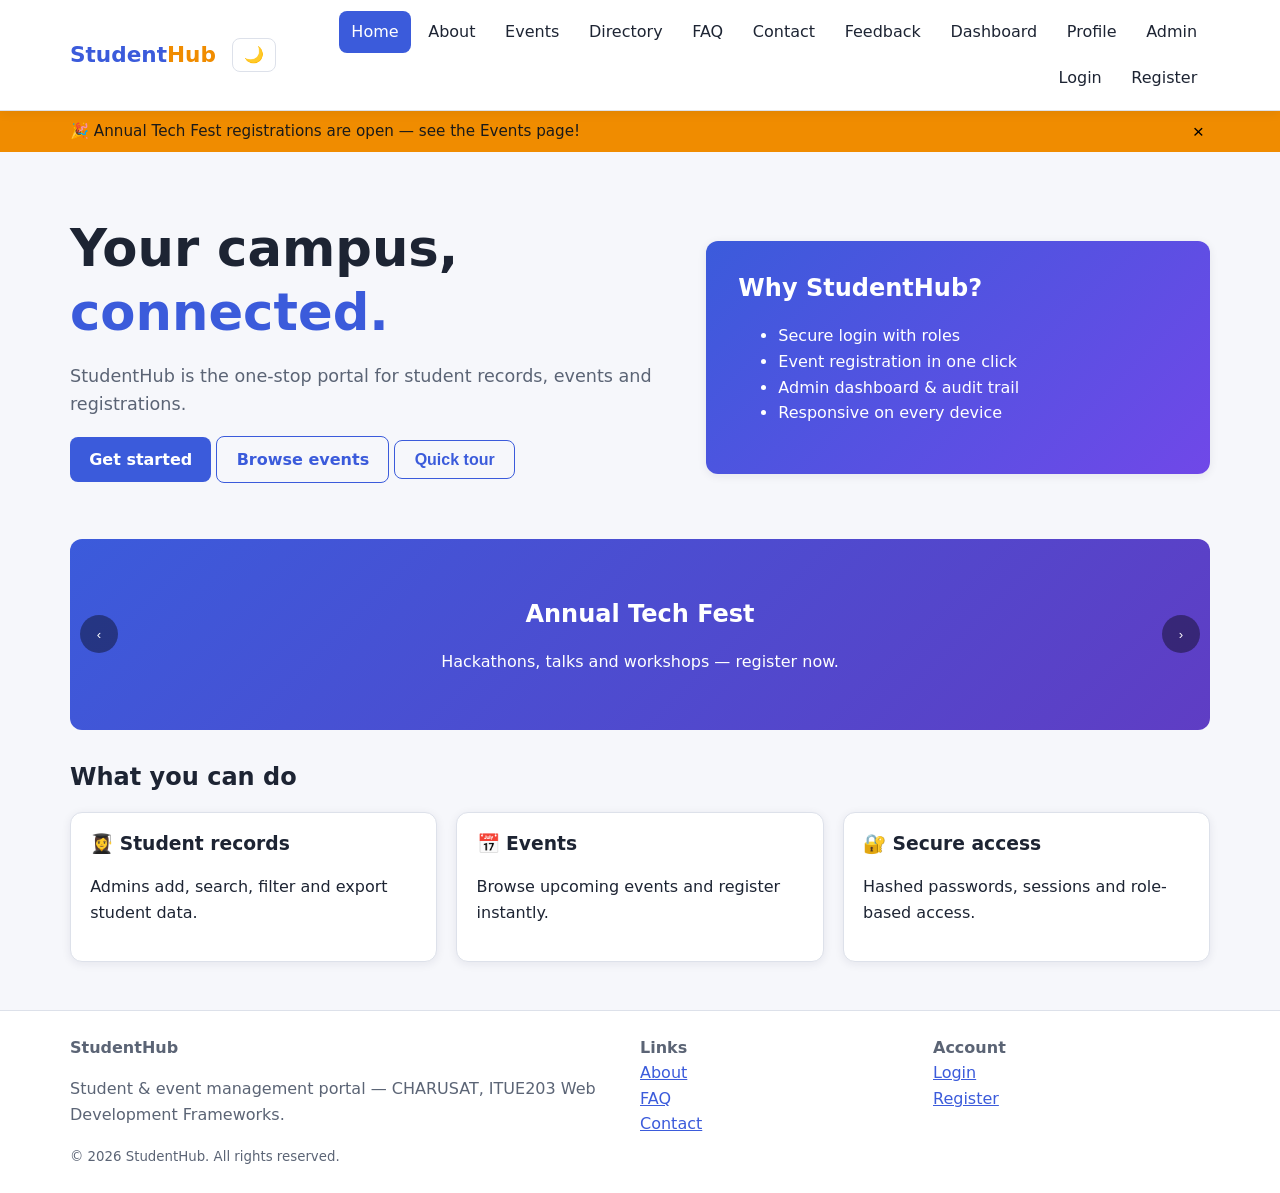
==== static/index.html @ ce5f034b "feat: complete implementation of StudentHub for Practicals 1-15 (ITUE203)" ====
<!DOCTYPE html>
<html lang="en">
<head>
<meta charset="UTF-8">
<meta name="viewport" content="width=device-width, initial-scale=1">
<meta name="description" content="StudentHub - static HTML5 page: Home">
<title>Home | StudentHub</title>
<link rel="stylesheet" href="../assets/css/style.css">
<script>try{var t=localStorage.getItem('sh_theme');if(t)document.documentElement.setAttribute('data-theme',t);}catch(e){}</script>
</head>
<body>
<a class="skip-link" href="#main">Skip to main content</a>
<header class="site-header">
  <div class="container nav-bar">
    <a class="brand" href="index.html">Student<span>Hub</span></a>
    <div class="nav-tools">
      <button class="theme-btn" id="themeToggle" aria-label="Toggle light/dark theme">🌙</button>
      <button class="hamburger" id="hamburger" aria-label="Toggle menu" aria-expanded="false" aria-controls="navMenu">☰</button>
    </div>
    <nav aria-label="Main navigation" style="flex:1 1 auto"><ul class="nav-menu" id="navMenu" style="justify-content:flex-end"><li><a href="index.html" aria-current="page">Home</a></li><li><a href="about.html">About</a></li><li><a href="events.html">Events</a></li><li><a href="directory.html">Directory</a></li><li><a href="faq.html">FAQ</a></li><li><a href="contact.html">Contact</a></li><li><a href="feedback.html">Feedback</a></li><li><a href="dashboard.html">Dashboard</a></li><li><a href="profile.html">Profile</a></li><li><a href="admin.html">Admin</a></li><li><a href="login.html">Login</a></li><li><a href="register.html">Register</a></li></ul></nav>
  </div>
</header>
<div class="banner" id="banner" role="status"><div class="container"><span>🎉 Annual Tech Fest registrations are open — see the Events page!</span><button id="bannerClose" aria-label="Dismiss notification">&times;</button></div></div>
<div class="container"></div>
<main id="main" class="container">
<section class="hero" aria-labelledby="hero-title">
  <div><h1 id="hero-title">Your campus, <span style="color:var(--primary)">connected.</span></h1>
  <p class="lead">StudentHub is the one-stop portal for student records, events and registrations.</p>
  <p><a class="btn" href="register.html">Get started</a> <a class="btn secondary" href="events.html">Browse events</a> <button class="btn secondary" data-modal="welcomeModal" type="button">Quick tour</button></p></div>
  <aside class="hero-card"><h2 style="margin-top:0">Why StudentHub?</h2><ul><li>Secure login with roles</li><li>Event registration in one click</li><li>Admin dashboard &amp; audit trail</li><li>Responsive on every device</li></ul></aside>
</section>
<section aria-label="Highlights" class="slider" style="margin-bottom:2rem">
  <div class="slides">
    <div class="slide"><h2>Annual Tech Fest</h2><p>Hackathons, talks and workshops — register now.</p></div>
    <div class="slide"><h2>Placement Season</h2><p>Resume workshops and mock interviews every week.</p></div>
    <div class="slide"><h2>Cultural Week</h2><p>Music, dance and drama — everyone is welcome.</p></div>
  </div>
  <button class="slider-btn prev" aria-label="Previous slide">‹</button><button class="slider-btn next" aria-label="Next slide">›</button>
</section>
<section aria-labelledby="features"><h2 id="features">What you can do</h2>
  <div class="grid cols-3">
    <article class="card"><h3>👩‍🎓 Student records</h3><p>Admins add, search, filter and export student data.</p></article>
    <article class="card"><h3>📅 Events</h3><p>Browse upcoming events and register instantly.</p></article>
    <article class="card"><h3>🔐 Secure access</h3><p>Hashed passwords, sessions and role-based access.</p></article>
  </div>
</section>
<div class="modal-backdrop" id="welcomeModal" role="dialog" aria-modal="true" aria-labelledby="mTitle"><div class="modal">
  <h2 id="mTitle">Welcome to StudentHub 👋</h2><p>Register an account, log in and register for events.</p><button class="btn" data-close type="button">Got it</button></div></div>
</main>
<footer class="site-footer">
  <div class="container footer-grid">
    <div><strong>StudentHub</strong><p>Student &amp; event management portal — CHARUSAT, ITUE203 Web Development Frameworks.</p></div>
    <div><strong>Links</strong><br><a href="about.html">About</a><br><a href="faq.html">FAQ</a><br><a href="contact.html">Contact</a></div>
    <div><strong>Account</strong><br><a href="login.html">Login</a><br><a href="register.html">Register</a></div>
  </div>
  <div class="container"><small>&copy; 2026 StudentHub. All rights reserved.</small></div>
</footer>
<script src="../assets/js/main.js"></script>

</body>
</html>
---- assets/css/style.css ----
/* StudentHub - Practical 3: Responsive UI (mobile-first, Flexbox + Grid) */
:root {
  --bg: #f6f7fb; --surface: #ffffff; --text: #1d2433; --muted: #5b6475;
  --primary: #3b5bdb; --primary-dark: #2f49b0; --accent: #f08c00;
  --danger: #c92a2a; --success: #2b8a3e; --border: #dde1ea; --radius: 12px;
  --shadow: 0 2px 10px rgba(20, 30, 60, .08);
}
[data-theme="dark"] {
  --bg: #12151c; --surface: #1c212c; --text: #e8ebf2; --muted: #9aa3b5;
  --primary: #748ffc; --primary-dark: #91a7ff; --border: #2d3445; --shadow: 0 2px 10px rgba(0,0,0,.4);
}
* { box-sizing: border-box; }
html { scroll-behavior: smooth; }
body { margin: 0; font-family: "Segoe UI", system-ui, -apple-system, Roboto, sans-serif; background: var(--bg); color: var(--text); line-height: 1.6; transition: background .25s, color .25s; }
a { color: var(--primary); }
img { max-width: 100%; height: auto; }
.container { width: min(1140px, 92%); margin-inline: auto; }
.skip-link { position: absolute; left: -999px; top: 0; background: var(--primary); color: #fff; padding: .6rem 1rem; z-index: 999; }
.skip-link:focus { left: 0; }
:focus-visible { outline: 3px solid var(--accent); outline-offset: 2px; }

/* Header / Nav (Flexbox) */
.site-header { background: var(--surface); border-bottom: 1px solid var(--border); position: sticky; top: 0; z-index: 50; box-shadow: var(--shadow); }
.nav-bar { display: flex; align-items: center; justify-content: space-between; gap: 1rem; padding: .7rem 0; flex-wrap: wrap; }
.brand { font-weight: 800; font-size: 1.35rem; text-decoration: none; color: var(--primary); }
.brand span { color: var(--accent); }
.hamburger { display: inline-flex; background: none; border: 1px solid var(--border); border-radius: 8px; padding: .4rem .7rem; font-size: 1.3rem; cursor: pointer; color: var(--text); }
.nav-menu { display: none; flex-direction: column; width: 100%; list-style: none; margin: 0; padding: 0; gap: .25rem; }
.nav-menu.open { display: flex; }
.nav-menu a { display: block; padding: .5rem .8rem; border-radius: 8px; text-decoration: none; color: var(--text); font-weight: 500; }
.nav-menu a:hover, .nav-menu a[aria-current="page"] { background: var(--primary); color: #fff; }
.theme-btn { background: none; border: 1px solid var(--border); border-radius: 8px; padding: .4rem .7rem; cursor: pointer; color: var(--text); font-size: 1rem; }
.nav-tools { display: flex; gap: .5rem; align-items: center; }
@media (min-width: 900px) {
  .hamburger { display: none; }
  .nav-menu { display: flex; flex-direction: row; width: auto; flex-wrap: wrap; }
  .nav-bar { flex-wrap: nowrap; }
}

.banner { background: var(--accent); color: #1a1a1a; padding: .55rem 0; font-size: .95rem; }
.banner .container { display: flex; justify-content: space-between; align-items: center; gap: 1rem; }
.banner button { background: transparent; border: 0; font-size: 1.2rem; cursor: pointer; }
.breadcrumb { font-size: .9rem; color: var(--muted); padding: .8rem 0 0; }
.breadcrumb a { color: var(--muted); }

main { padding: 1.5rem 0 3rem; min-height: 65vh; }
h1, h2, h3 { line-height: 1.25; }
.lead { color: var(--muted); font-size: 1.1rem; }

/* Hero */
.hero { display: grid; gap: 2rem; padding: 2.5rem 0; align-items: center; }
.hero h1 { font-size: clamp(2rem, 5vw, 3.2rem); margin: 0 0 .5rem; }
.hero-card { background: linear-gradient(135deg, var(--primary), #7048e8); color: #fff; border-radius: var(--radius); padding: 2rem; box-shadow: var(--shadow); }
@media (min-width: 800px) { .hero { grid-template-columns: 1.2fr 1fr; } }

/* Grid cards */
.grid { display: grid; gap: 1.2rem; grid-template-columns: 1fr; }
@media (min-width: 600px) { .grid.cols-2, .grid.cols-3, .grid.cols-4 { grid-template-columns: repeat(2, 1fr); } }
@media (min-width: 1000px) { .grid.cols-3 { grid-template-columns: repeat(3, 1fr); } .grid.cols-4 { grid-template-columns: repeat(4, 1fr); } }
.card { background: var(--surface); border: 1px solid var(--border); border-radius: var(--radius); padding: 1.2rem; box-shadow: var(--shadow); transition: transform .2s, box-shadow .2s; }
.card:hover { transform: translateY(-3px); box-shadow: 0 8px 22px rgba(20,30,60,.14); }
.card h3 { margin-top: 0; }
.card img.poster { width: 100%; height: 160px; object-fit: cover; border-radius: 8px; margin-bottom: .6rem; }
.stat { text-align: center; }
.stat .num { font-size: 2.4rem; font-weight: 800; color: var(--primary); }
.badge { display: inline-block; padding: .15rem .6rem; border-radius: 99px; font-size: .78rem; font-weight: 600; background: var(--border); color: var(--text); }
.badge.open, .badge.active { background: #d3f9d8; color: #1b6d2f; }
.badge.closed, .badge.inactive, .badge.deleted { background: #ffe3e3; color: #a61e1e; }
.badge.admin { background: #e5dbff; color: #5f3dc4; }

/* Buttons */
.btn { display: inline-block; background: var(--primary); color: #fff; border: 0; padding: .6rem 1.2rem; border-radius: 8px; font-size: 1rem; font-weight: 600; cursor: pointer; text-decoration: none; transition: background .2s, transform .15s; }
.btn:hover { background: var(--primary-dark); transform: translateY(-1px); }
.btn.secondary { background: transparent; color: var(--primary); border: 1px solid var(--primary); }
.btn.danger { background: var(--danger); }
.btn.small { padding: .3rem .7rem; font-size: .85rem; }

/* Forms */
.form-card { max-width: 640px; margin-inline: auto; }
.form-grid { display: grid; gap: 1rem; }
@media (min-width: 600px) { .form-grid.two { grid-template-columns: 1fr 1fr; } }
label { display: block; font-weight: 600; margin-bottom: .25rem; }
input[type=text], input[type=email], input[type=tel], input[type=password], input[type=date], input[type=search], input[type=number], select, textarea, input[type=file] {
  width: 100%; padding: .6rem .75rem; border: 1px solid var(--border); border-radius: 8px; background: var(--surface); color: var(--text); font: inherit;
}
input.invalid, select.invalid, textarea.invalid { border-color: var(--danger); }
input.valid { border-color: var(--success); }
.error-msg { color: var(--danger); font-size: .85rem; min-height: 1.1em; margin-top: .2rem; }
.hint { color: var(--muted); font-size: .85rem; }
fieldset { border: 1px solid var(--border); border-radius: 8px; }
.radio-row { display: flex; gap: 1.2rem; flex-wrap: wrap; }
.radio-row label, .check-row label { font-weight: 400; display: inline-flex; align-items: center; gap: .4rem; }
.strength { height: 8px; background: var(--border); border-radius: 99px; overflow: hidden; margin-top: .4rem; }
.strength > div { height: 100%; width: 0; transition: width .3s, background .3s; }
.captcha-row { display: flex; align-items: center; gap: .7rem; flex-wrap: wrap; }
canvas#captcha { border: 1px solid var(--border); border-radius: 6px; background: #fff; }

/* Alerts */
.alert { padding: .8rem 1rem; border-radius: 8px; margin-bottom: 1rem; border: 1px solid; }
.alert.success { background: #ebfbee; border-color: #8ce99a; color: #1b6d2f; }
.alert.error { background: #fff5f5; border-color: #ffa8a8; color: #a61e1e; }
.alert.info { background: #e7f5ff; border-color: #74c0fc; color: #1864ab; }
[data-theme="dark"] .alert.success { background: #15321c; } [data-theme="dark"] .alert.error { background: #3a1818; } [data-theme="dark"] .alert.info { background: #14283a; }

/* Tables */
.table-wrap { overflow-x: auto; background: var(--surface); border: 1px solid var(--border); border-radius: var(--radius); }
table { width: 100%; border-collapse: collapse; min-width: 640px; }
th, td { padding: .65rem .8rem; text-align: left; border-bottom: 1px solid var(--border); }
th { background: rgba(59,91,219,.08); font-size: .9rem; }
.toolbar { display: flex; flex-wrap: wrap; gap: .8rem; margin: 1rem 0; align-items: flex-end; }
.toolbar > * { flex: 1 1 160px; }
.toolbar .btn { flex: 0 0 auto; height: 2.6rem; display: inline-flex; align-items: center; }
.toolbar label { margin-bottom: .25rem; line-height: 1.3; }
/* identical control height so Search / Category / Sort line up */
input[type=text], input[type=email], input[type=tel], input[type=password], input[type=date], input[type=search], input[type=number], select { height: 2.6rem; }
input[type=search] { -webkit-appearance: none; appearance: none; }
select { appearance: auto; }
.pagination { display: flex; gap: .4rem; flex-wrap: wrap; margin-top: 1rem; }
.pagination a, .pagination button { padding: .35rem .7rem; border: 1px solid var(--border); border-radius: 6px; background: var(--surface); color: var(--text); text-decoration: none; cursor: pointer; }
.pagination .current { background: var(--primary); color: #fff; border-color: var(--primary); }

/* Accordion (FAQ) */
.faq-item { border: 1px solid var(--border); border-radius: 10px; margin-bottom: .7rem; background: var(--surface); overflow: hidden; }
.faq-q { width: 100%; text-align: left; background: none; border: 0; padding: 1rem; font-size: 1.05rem; font-weight: 600; cursor: pointer; color: var(--text); display: flex; justify-content: space-between; }
.faq-a { max-height: 0; overflow: hidden; padding: 0 1rem; transition: max-height .3s ease, padding .3s; color: var(--muted); }
.faq-item.open .faq-a { max-height: 300px; padding: 0 1rem 1rem; }

/* Modal */
.modal-backdrop { position: fixed; inset: 0; background: rgba(0,0,0,.55); display: none; align-items: center; justify-content: center; z-index: 100; padding: 1rem; }
.modal-backdrop.open { display: flex; }
.modal { background: var(--surface); border-radius: var(--radius); padding: 1.5rem; max-width: 480px; width: 100%; }

/* Slider */
.slider { position: relative; overflow: hidden; border-radius: var(--radius); }
.slides { display: flex; transition: transform .5s ease; }
.slide { min-width: 100%; padding: 2.5rem 1.5rem; color: #fff; text-align: center; }
.slide:nth-child(1) { background: linear-gradient(135deg, #3b5bdb, #5f3dc4); }
.slide:nth-child(2) { background: linear-gradient(135deg, #0b7285, #2b8a3e); }
.slide:nth-child(3) { background: linear-gradient(135deg, #e8590c, #c92a2a); }
.slider-btn { position: absolute; top: 50%; transform: translateY(-50%); background: rgba(0,0,0,.4); color: #fff; border: 0; width: 38px; height: 38px; border-radius: 50%; cursor: pointer; }
.slider-btn.prev { left: 10px; } .slider-btn.next { right: 10px; }

.site-footer { background: var(--surface); border-top: 1px solid var(--border); padding: 1.5rem 0; color: var(--muted); }
.footer-grid { display: grid; gap: 1rem; }
@media (min-width: 700px) { .footer-grid { grid-template-columns: 2fr 1fr 1fr; } }
.loading { text-align: center; padding: 2rem; color: var(--muted); }
.two-col { display: grid; gap: 1.5rem; } @media (min-width: 900px) { .two-col { grid-template-columns: 220px 1fr; } }
.side-menu { list-style: none; padding: 0; margin: 0; } .side-menu a { display: block; padding: .55rem .8rem; border-radius: 8px; text-decoration: none; color: var(--text); } .side-menu a:hover, .side-menu a.active { background: var(--primary); color: #fff; }
.bar-chart { display: flex; align-items: flex-end; gap: .5rem; height: 180px; padding-top: 1rem; }
.bar-chart .bar { flex: 1; background: var(--primary); border-radius: 6px 6px 0 0; position: relative; min-height: 4px; }
.bar-chart .bar span { position: absolute; top: -1.3rem; left: 0; right: 0; text-align: center; font-size: .8rem; }
.bar-chart .bar small { position: absolute; bottom: -1.4rem; left: 0; right: 0; text-align: center; font-size: .75rem; color: var(--muted); }
@media print { .site-header, .site-footer, .toolbar, .banner { display: none; } }
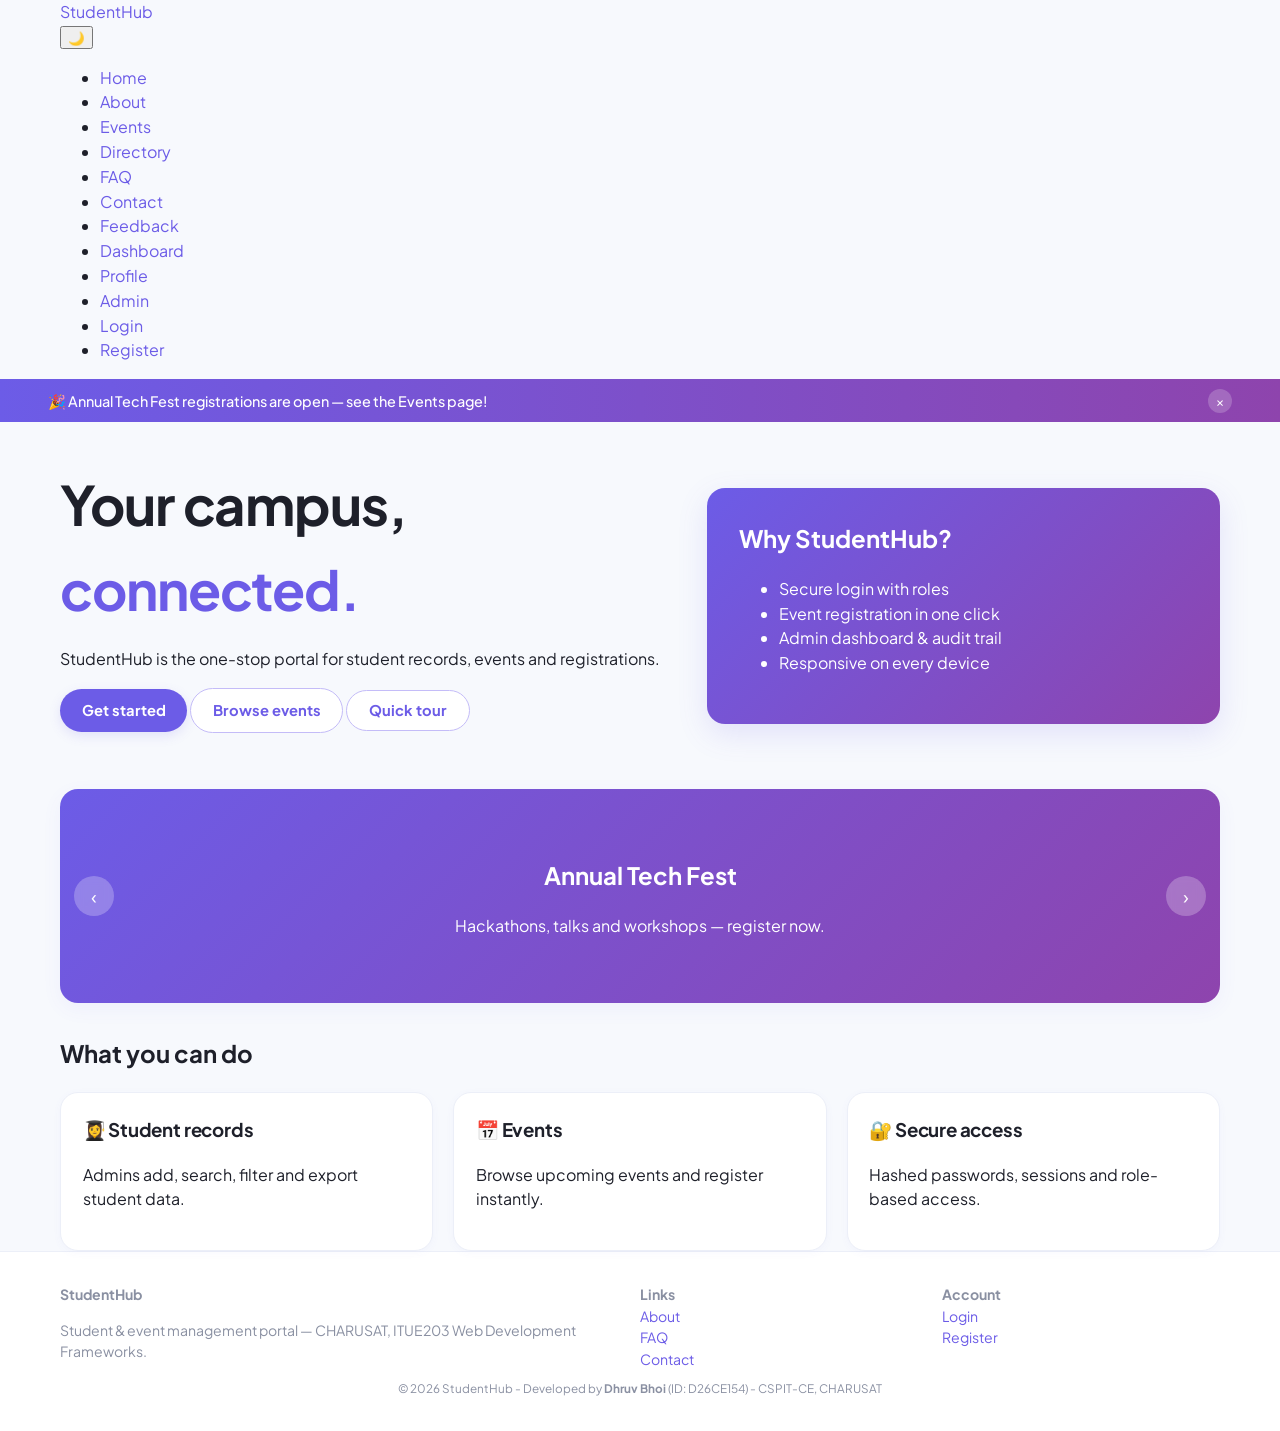
==== commit 40c88712: "feat(ui): complete Acade UI redesign and update student metadata to Dhruv Bhoi (D26CE154)" ====
--- a/static/index.html
+++ b/static/index.html
@@ -1,4 +1,4 @@
-<!DOCTYPE html>
+﻿<!DOCTYPE html>
 <html lang="en">
 <head>
 <meta charset="UTF-8">
@@ -53,7 +53,7 @@
     <div><strong>Links</strong><br><a href="about.html">About</a><br><a href="faq.html">FAQ</a><br><a href="contact.html">Contact</a></div>
     <div><strong>Account</strong><br><a href="login.html">Login</a><br><a href="register.html">Register</a></div>
   </div>
-  <div class="container"><small>&copy; 2026 StudentHub. All rights reserved.</small></div>
+  <div class="container" style="text-align:center"><small>&copy; 2026 StudentHub - Developed by <strong>Dhruv Bhoi</strong> (ID: D26CE154) - CSPIT-CE, CHARUSAT</small></div>
 </footer>
 <script src="../assets/js/main.js"></script>
 
--- a/assets/css/style.css
+++ b/assets/css/style.css
@@ -1,153 +1,996 @@
-/* StudentHub - Practical 3: Responsive UI (mobile-first, Flexbox + Grid) */
+/* ==========================================================================
+   StudentHub Design System — Inspired by Modern SaaS Dashboard (Acade UI)
+   Vibrant Purple, Soft Lavender, Crisp White Surfaces & Rounded Geometry
+   ========================================================================== */
+
+@import url('https://fonts.googleapis.com/css2?family=Plus+Jakarta+Sans:wght@400;500;600;700;800&display=swap');
+
 :root {
-  --bg: #f6f7fb; --surface: #ffffff; --text: #1d2433; --muted: #5b6475;
-  --primary: #3b5bdb; --primary-dark: #2f49b0; --accent: #f08c00;
-  --danger: #c92a2a; --success: #2b8a3e; --border: #dde1ea; --radius: 12px;
-  --shadow: 0 2px 10px rgba(20, 30, 60, .08);
-}
+  --font-sans: 'Plus Jakarta Sans', system-ui, -apple-system, BlinkMacSystemFont, 'Segoe UI', Roboto, sans-serif;
+  
+  /* Color Palette */
+  --bg: #F7F9FD;
+  --surface: #FFFFFF;
+  --surface-hover: #FAFBFD;
+  --surface-subtle: #F3F5FA;
+  
+  --primary: #6C5CE7;
+  --primary-hover: #5A48DE;
+  --primary-light: #EEECFE;
+  --primary-glow: rgba(108, 92, 231, 0.15);
+  
+  --accent-yellow: #FFB84C;
+  --accent-cyan: #00CEC9;
+  --accent-pink: #FD79A8;
+  
+  --text: #1E202A;
+  --muted: #8A90A2;
+  --muted-light: #A5ABC0;
+  
+  --border: #ECEFF8;
+  --border-focus: #C4BCF8;
+  
+  --danger: #FF5252;
+  --danger-light: #FFE8E8;
+  --success: #00B894;
+  --success-light: #E3FAF3;
+  --warning: #FFA800;
+  --warning-light: #FFF4DE;
+  
+  /* Geometry & Elevation */
+  --radius: 18px;
+  --radius-sm: 10px;
+  --radius-xs: 6px;
+  --radius-pill: 9999px;
+  
+  --shadow-sm: 0 2px 8px rgba(108, 92, 231, 0.04);
+  --shadow: 0 6px 20px rgba(108, 92, 231, 0.06);
+  --shadow-hover: 0 10px 30px rgba(108, 92, 231, 0.12);
+  --shadow-modal: 0 20px 50px rgba(18, 20, 35, 0.18);
+  
+  --sidebar-w: 240px;
+}
+
 [data-theme="dark"] {
-  --bg: #12151c; --surface: #1c212c; --text: #e8ebf2; --muted: #9aa3b5;
-  --primary: #748ffc; --primary-dark: #91a7ff; --border: #2d3445; --shadow: 0 2px 10px rgba(0,0,0,.4);
-}
-* { box-sizing: border-box; }
+  --bg: #0D0F17;
+  --surface: #151823;
+  --surface-hover: #1C2030;
+  --surface-subtle: #1F2333;
+  
+  --primary: #8677F3;
+  --primary-hover: #9B8EF8;
+  --primary-light: #25224A;
+  --primary-glow: rgba(134, 119, 243, 0.22);
+  
+  --text: #F1F3F9;
+  --muted: #959CAE;
+  --muted-light: #6A7185;
+  
+  --border: #222638;
+  --border-focus: #4F4789;
+  
+  --shadow-sm: 0 2px 8px rgba(0, 0, 0, 0.25);
+  --shadow: 0 6px 20px rgba(0, 0, 0, 0.35);
+  --shadow-hover: 0 10px 30px rgba(0, 0, 0, 0.45);
+  --shadow-modal: 0 20px 50px rgba(0, 0, 0, 0.6);
+}
+
+/* Base Reset */
+*, *::before, *::after { box-sizing: border-box; }
 html { scroll-behavior: smooth; }
-body { margin: 0; font-family: "Segoe UI", system-ui, -apple-system, Roboto, sans-serif; background: var(--bg); color: var(--text); line-height: 1.6; transition: background .25s, color .25s; }
-a { color: var(--primary); }
-img { max-width: 100%; height: auto; }
-.container { width: min(1140px, 92%); margin-inline: auto; }
-.skip-link { position: absolute; left: -999px; top: 0; background: var(--primary); color: #fff; padding: .6rem 1rem; z-index: 999; }
-.skip-link:focus { left: 0; }
-:focus-visible { outline: 3px solid var(--accent); outline-offset: 2px; }
-
-/* Header / Nav (Flexbox) */
-.site-header { background: var(--surface); border-bottom: 1px solid var(--border); position: sticky; top: 0; z-index: 50; box-shadow: var(--shadow); }
-.nav-bar { display: flex; align-items: center; justify-content: space-between; gap: 1rem; padding: .7rem 0; flex-wrap: wrap; }
-.brand { font-weight: 800; font-size: 1.35rem; text-decoration: none; color: var(--primary); }
-.brand span { color: var(--accent); }
-.hamburger { display: inline-flex; background: none; border: 1px solid var(--border); border-radius: 8px; padding: .4rem .7rem; font-size: 1.3rem; cursor: pointer; color: var(--text); }
-.nav-menu { display: none; flex-direction: column; width: 100%; list-style: none; margin: 0; padding: 0; gap: .25rem; }
-.nav-menu.open { display: flex; }
-.nav-menu a { display: block; padding: .5rem .8rem; border-radius: 8px; text-decoration: none; color: var(--text); font-weight: 500; }
-.nav-menu a:hover, .nav-menu a[aria-current="page"] { background: var(--primary); color: #fff; }
-.theme-btn { background: none; border: 1px solid var(--border); border-radius: 8px; padding: .4rem .7rem; cursor: pointer; color: var(--text); font-size: 1rem; }
-.nav-tools { display: flex; gap: .5rem; align-items: center; }
-@media (min-width: 900px) {
-  .hamburger { display: none; }
-  .nav-menu { display: flex; flex-direction: row; width: auto; flex-wrap: wrap; }
-  .nav-bar { flex-wrap: nowrap; }
-}
-
-.banner { background: var(--accent); color: #1a1a1a; padding: .55rem 0; font-size: .95rem; }
-.banner .container { display: flex; justify-content: space-between; align-items: center; gap: 1rem; }
-.banner button { background: transparent; border: 0; font-size: 1.2rem; cursor: pointer; }
-.breadcrumb { font-size: .9rem; color: var(--muted); padding: .8rem 0 0; }
+body {
+  margin: 0;
+  font-family: var(--font-sans);
+  background-color: var(--bg);
+  color: var(--text);
+  line-height: 1.55;
+  -webkit-font-smoothing: antialiased;
+  -moz-osx-font-smoothing: grayscale;
+  transition: background-color 0.25s ease, color 0.25s ease;
+}
+
+a { color: var(--primary); text-decoration: none; transition: color 0.15s ease; }
+a:hover { color: var(--primary-hover); }
+img { max-width: 100%; height: auto; display: block; }
+button, input, select, textarea { font-family: inherit; }
+
+.skip-link {
+  position: absolute;
+  top: -999px;
+  left: 20px;
+  background: var(--primary);
+  color: #fff;
+  padding: 0.6rem 1.2rem;
+  border-radius: var(--radius-sm);
+  z-index: 9999;
+  font-weight: 600;
+}
+.skip-link:focus { top: 15px; }
+:focus-visible { outline: 3px solid var(--primary); outline-offset: 2px; }
+
+/* ==========================================================================
+   App Shell Layout (Left Sidebar + Right Content Area)
+   ========================================================================== */
+
+.app-layout {
+  display: flex;
+  min-height: 100vh;
+  position: relative;
+}
+
+/* Sidebar */
+.app-sidebar {
+  width: var(--sidebar-w);
+  background: var(--surface);
+  border-right: 1px solid var(--border);
+  display: flex;
+  flex-direction: column;
+  position: sticky;
+  top: 0;
+  height: 100vh;
+  padding: 1.5rem 1rem;
+  z-index: 100;
+  transition: transform 0.25s ease;
+}
+
+.sidebar-brand {
+  display: flex;
+  align-items: center;
+  gap: 0.65rem;
+  padding: 0 0.5rem 1.5rem 0.5rem;
+  text-decoration: none;
+  border-bottom: 1px solid var(--border);
+  margin-bottom: 1.2rem;
+}
+.sidebar-brand-icon {
+  width: 32px;
+  height: 32px;
+  background: var(--primary);
+  color: #fff;
+  border-radius: 9px;
+  display: flex;
+  align-items: center;
+  justify-content: center;
+  font-size: 1.1rem;
+  font-weight: 800;
+  box-shadow: 0 4px 10px var(--primary-glow);
+}
+.sidebar-brand-title {
+  font-size: 1.25rem;
+  font-weight: 800;
+  color: var(--text);
+  letter-spacing: -0.02em;
+}
+.sidebar-brand-title span { color: var(--primary); }
+
+.sidebar-nav {
+  display: flex;
+  flex-direction: column;
+  gap: 0.3rem;
+  flex: 1;
+  overflow-y: auto;
+  list-style: none;
+  padding: 0;
+  margin: 0;
+}
+
+.sidebar-nav-item a {
+  display: flex;
+  align-items: center;
+  gap: 0.75rem;
+  padding: 0.65rem 0.9rem;
+  border-radius: var(--radius-sm);
+  color: var(--muted);
+  font-weight: 600;
+  font-size: 0.92rem;
+  transition: all 0.15s ease;
+}
+.sidebar-nav-item a .nav-icon {
+  font-size: 1.15rem;
+  width: 22px;
+  text-align: center;
+  opacity: 0.85;
+}
+.sidebar-nav-item a:hover {
+  background: var(--surface-subtle);
+  color: var(--text);
+}
+.sidebar-nav-item a.active, .sidebar-nav-item a[aria-current="page"] {
+  background: var(--primary-light);
+  color: var(--primary);
+  font-weight: 700;
+}
+.sidebar-nav-item a.active .nav-icon { opacity: 1; color: var(--primary); }
+
+.sidebar-badge {
+  margin-left: auto;
+  padding: 0.1rem 0.45rem;
+  border-radius: var(--radius-pill);
+  font-size: 0.72rem;
+  font-weight: 700;
+  background: var(--primary);
+  color: #fff;
+}
+.sidebar-badge.new {
+  background: #E8D9FF;
+  color: #6C5CE7;
+  border: 1px solid #C4A8FF;
+}
+
+/* Sidebar Bottom Promo Card */
+.sidebar-card {
+  background: var(--surface-subtle);
+  border: 1px solid var(--border);
+  border-radius: var(--radius-sm);
+  padding: 0.85rem;
+  margin-top: 1rem;
+}
+.sidebar-card-title {
+  display: flex;
+  align-items: center;
+  gap: 0.4rem;
+  font-size: 0.82rem;
+  font-weight: 700;
+  color: var(--text);
+  margin-bottom: 0.25rem;
+}
+.sidebar-card a { font-size: 0.8rem; font-weight: 600; }
+
+.sidebar-footer {
+  margin-top: 1rem;
+  padding-top: 0.85rem;
+  border-top: 1px solid var(--border);
+  display: flex;
+  flex-direction: column;
+  gap: 0.25rem;
+}
+.sidebar-footer a {
+  display: flex;
+  align-items: center;
+  gap: 0.65rem;
+  padding: 0.45rem 0.65rem;
+  color: var(--muted);
+  font-size: 0.88rem;
+  border-radius: var(--radius-sm);
+  font-weight: 600;
+}
+.sidebar-footer a:hover { color: var(--text); background: var(--surface-subtle); }
+
+/* Main Content Area */
+.app-main {
+  flex: 1;
+  display: flex;
+  flex-direction: column;
+  min-width: 0;
+}
+
+/* Top Navigation Bar */
+.app-topbar {
+  background: var(--surface);
+  border-bottom: 1px solid var(--border);
+  padding: 0.8rem 1.75rem;
+  display: flex;
+  align-items: center;
+  justify-content: space-between;
+  gap: 1.25rem;
+  position: sticky;
+  top: 0;
+  z-index: 90;
+  box-shadow: var(--shadow-sm);
+}
+
+.topbar-left {
+  display: flex;
+  align-items: center;
+  gap: 1rem;
+}
+.topbar-greeting {
+  font-size: 1.35rem;
+  font-weight: 800;
+  color: var(--text);
+  margin: 0;
+  letter-spacing: -0.02em;
+}
+.topbar-greeting span { font-weight: 500; color: var(--muted); font-size: 1.05rem; }
+
+.topbar-right {
+  display: flex;
+  align-items: center;
+  gap: 0.85rem;
+}
+
+/* Search Pill */
+.topbar-search {
+  display: flex;
+  align-items: center;
+  background: var(--surface-subtle);
+  border: 1px solid var(--border);
+  border-radius: var(--radius-pill);
+  padding: 0.4rem 0.9rem;
+  width: 220px;
+  transition: all 0.2s ease;
+}
+.topbar-search:focus-within {
+  width: 280px;
+  border-color: var(--primary);
+  background: var(--surface);
+  box-shadow: 0 0 0 3px var(--primary-glow);
+}
+.topbar-search input {
+  border: 0;
+  background: transparent;
+  color: var(--text);
+  font-size: 0.88rem;
+  width: 100%;
+  outline: none;
+  padding-left: 0.4rem;
+}
+.topbar-search input::placeholder { color: var(--muted-light); }
+
+/* Icon Utilities */
+.icon-btn {
+  width: 38px;
+  height: 38px;
+  border-radius: var(--radius-pill);
+  border: 1px solid var(--border);
+  background: var(--surface);
+  color: var(--text);
+  display: inline-flex;
+  align-items: center;
+  justify-content: center;
+  cursor: pointer;
+  font-size: 1rem;
+  transition: all 0.15s ease;
+}
+.icon-btn:hover {
+  background: var(--surface-subtle);
+  border-color: var(--border-focus);
+  color: var(--primary);
+}
+
+/* User Profile Pill */
+.user-pill {
+  display: flex;
+  align-items: center;
+  gap: 0.6rem;
+  padding: 0.3rem 0.75rem 0.3rem 0.3rem;
+  border-radius: var(--radius-pill);
+  border: 1px solid var(--border);
+  background: var(--surface);
+  cursor: pointer;
+  text-decoration: none;
+  color: var(--text);
+  transition: all 0.15s ease;
+}
+.user-pill:hover { border-color: var(--primary); background: var(--surface-subtle); }
+.user-avatar {
+  width: 32px;
+  height: 32px;
+  border-radius: 50%;
+  background: linear-gradient(135deg, var(--primary), #9B8EF8);
+  color: #fff;
+  display: flex;
+  align-items: center;
+  justify-content: center;
+  font-size: 0.82rem;
+  font-weight: 700;
+}
+.user-pill-name {
+  font-size: 0.88rem;
+  font-weight: 700;
+  line-height: 1.2;
+}
+
+.hamburger {
+  display: none;
+  background: none;
+  border: 1px solid var(--border);
+  border-radius: var(--radius-sm);
+  padding: 0.4rem 0.65rem;
+  font-size: 1.25rem;
+  cursor: pointer;
+  color: var(--text);
+}
+
+/* Announcement Banner */
+.banner {
+  background: linear-gradient(90deg, #6C5CE7, #8E44AD);
+  color: #FFFFFF;
+  padding: 0.6rem 1.75rem;
+  font-size: 0.9rem;
+  font-weight: 500;
+}
+.banner .container {
+  display: flex;
+  justify-content: space-between;
+  align-items: center;
+  width: 100%;
+  max-width: 1400px;
+}
+.banner button {
+  background: rgba(255, 255, 255, 0.2);
+  color: #fff;
+  border: 0;
+  border-radius: 50%;
+  width: 24px;
+  height: 24px;
+  cursor: pointer;
+  display: flex;
+  align-items: center;
+  justify-content: center;
+}
+
+/* Breadcrumb */
+.breadcrumb {
+  font-size: 0.85rem;
+  color: var(--muted);
+  padding: 1.2rem 1.75rem 0;
+}
 .breadcrumb a { color: var(--muted); }
-
-main { padding: 1.5rem 0 3rem; min-height: 65vh; }
-h1, h2, h3 { line-height: 1.25; }
-.lead { color: var(--muted); font-size: 1.1rem; }
+.breadcrumb a:hover { color: var(--primary); }
+
+/* Main Content Container */
+.content-body {
+  padding: 1.5rem 1.75rem 3rem;
+  flex: 1;
+  max-width: 1440px;
+  width: 100%;
+}
+
+/* Fallback Container for standard layout pages */
+.container {
+  width: 100%;
+  max-width: 1200px;
+  margin-inline: auto;
+  padding-inline: 1.25rem;
+}
+
+/* ==========================================================================
+   Modern SaaS Card & Schedule Components (Acade UI Inspired)
+   ========================================================================== */
+
+.section-label {
+  font-size: 0.8rem;
+  font-weight: 800;
+  text-transform: uppercase;
+  letter-spacing: 0.08em;
+  color: var(--muted);
+  margin-bottom: 0.85rem;
+  display: block;
+}
+
+/* Schedule / Timetable Cards */
+.schedule-grid {
+  display: grid;
+  grid-template-columns: repeat(auto-fit, minmax(240px, 1fr));
+  gap: 1.1rem;
+  margin-bottom: 1.75rem;
+}
+
+.schedule-card {
+  background: var(--surface);
+  border: 1px solid var(--border);
+  border-radius: var(--radius);
+  padding: 1.2rem;
+  box-shadow: var(--shadow-sm);
+  transition: transform 0.2s ease, box-shadow 0.2s ease, border-color 0.2s ease;
+}
+.schedule-card:hover {
+  transform: translateY(-3px);
+  box-shadow: var(--shadow);
+  border-color: var(--border-focus);
+}
+.schedule-time {
+  display: inline-block;
+  background: var(--primary-light);
+  color: var(--primary);
+  font-size: 0.78rem;
+  font-weight: 700;
+  padding: 0.25rem 0.65rem;
+  border-radius: var(--radius-pill);
+  margin-bottom: 0.65rem;
+}
+.schedule-title {
+  font-size: 1.05rem;
+  font-weight: 700;
+  margin: 0 0 0.25rem 0;
+  color: var(--text);
+}
+.schedule-sub {
+  font-size: 0.85rem;
+  color: var(--muted);
+  margin: 0;
+}
+
+/* Cards & Layout Grids */
+.grid { display: grid; gap: 1.25rem; grid-template-columns: 1fr; }
+@media (min-width: 640px) { .grid.cols-2 { grid-template-columns: repeat(2, 1fr); } }
+@media (min-width: 960px) {
+  .grid.cols-3 { grid-template-columns: repeat(3, 1fr); }
+  .grid.cols-4 { grid-template-columns: repeat(4, 1fr); }
+}
+
+.card {
+  background: var(--surface);
+  border: 1px solid var(--border);
+  border-radius: var(--radius);
+  padding: 1.35rem;
+  box-shadow: var(--shadow-sm);
+  transition: transform 0.2s ease, box-shadow 0.2s ease, border-color 0.2s ease;
+}
+.card:hover {
+  box-shadow: var(--shadow);
+  border-color: var(--border-focus);
+}
+.card h2, .card h3 {
+  margin-top: 0;
+  font-weight: 700;
+  letter-spacing: -0.01em;
+}
+
+/* Donut Ring / Circular Metrics */
+.donut-card {
+  text-align: center;
+  padding: 1.5rem 1.2rem;
+  display: flex;
+  flex-direction: column;
+  align-items: center;
+}
+.donut-wrap {
+  position: relative;
+  width: 140px;
+  height: 140px;
+  margin: 0.5rem auto 1rem;
+}
+.donut-svg {
+  width: 100%;
+  height: 100%;
+  transform: rotate(-90deg);
+}
+.donut-bg {
+  fill: none;
+  stroke: var(--surface-subtle);
+  stroke-width: 10;
+}
+.donut-val {
+  fill: none;
+  stroke: var(--primary);
+  stroke-width: 10;
+  stroke-linecap: round;
+  transition: stroke-dashoffset 1s ease;
+}
+.donut-text {
+  position: absolute;
+  inset: 0;
+  display: flex;
+  flex-direction: column;
+  align-items: center;
+  justify-content: center;
+  font-size: 1.65rem;
+  font-weight: 800;
+  color: var(--text);
+}
+.donut-legend {
+  display: flex;
+  gap: 0.85rem;
+  justify-content: center;
+  font-size: 0.78rem;
+  color: var(--muted);
+  flex-wrap: wrap;
+}
+.donut-legend span {
+  display: inline-flex;
+  align-items: center;
+  gap: 0.35rem;
+}
+.dot {
+  width: 8px;
+  height: 8px;
+  border-radius: 50%;
+  display: inline-block;
+}
+.dot.purple { background: var(--primary); }
+.dot.yellow { background: var(--accent-yellow); }
+.dot.gray { background: #D5D9E2; }
+.dot.green { background: var(--success); }
+
+/* Notice Board Feed */
+.notice-feed {
+  display: flex;
+  flex-direction: column;
+  gap: 1rem;
+  max-height: 480px;
+  overflow-y: auto;
+  padding-right: 0.4rem;
+}
+.notice-item {
+  border-left: 3px solid var(--primary);
+  padding-left: 0.85rem;
+}
+.notice-header {
+  display: flex;
+  justify-content: space-between;
+  font-size: 0.82rem;
+  margin-bottom: 0.2rem;
+}
+.notice-author { font-weight: 700; color: var(--primary); }
+.notice-time { color: var(--muted); font-size: 0.76rem; }
+.notice-body { font-size: 0.85rem; color: var(--muted); margin: 0; }
+
+/* Stat Highlights */
+.stat .num {
+  font-size: 2.2rem;
+  font-weight: 800;
+  color: var(--primary);
+  line-height: 1.1;
+  margin-bottom: 0.25rem;
+}
+
+/* ==========================================================================
+   Interactive UI Controls: Buttons, Inputs, Tables, Modals
+   ========================================================================== */
+
+/* Buttons */
+.btn {
+  display: inline-flex;
+  align-items: center;
+  justify-content: center;
+  gap: 0.45rem;
+  background: var(--primary);
+  color: #FFFFFF !important;
+  border: 0;
+  padding: 0.65rem 1.35rem;
+  border-radius: var(--radius-pill);
+  font-size: 0.92rem;
+  font-weight: 700;
+  cursor: pointer;
+  text-decoration: none;
+  transition: all 0.18s ease;
+  box-shadow: 0 4px 12px var(--primary-glow);
+}
+.btn:hover {
+  background: var(--primary-hover);
+  transform: translateY(-1px);
+  box-shadow: 0 6px 18px rgba(108, 92, 231, 0.25);
+}
+.btn.secondary, .btn.btn-outline {
+  background: var(--surface);
+  color: var(--primary) !important;
+  border: 1px solid var(--border-focus);
+  box-shadow: none;
+}
+.btn.secondary:hover, .btn.btn-outline:hover {
+  background: var(--primary-light);
+  border-color: var(--primary);
+}
+.btn.danger {
+  background: var(--danger);
+  box-shadow: 0 4px 12px rgba(255, 82, 82, 0.2);
+}
+.btn.danger:hover { background: #E03E3E; }
+.btn.small {
+  padding: 0.35rem 0.8rem;
+  font-size: 0.8rem;
+}
+.btn.btn-block { width: 100%; }
+
+/* Floating Action Button (FAB) */
+.fab-btn {
+  position: fixed;
+  bottom: 24px;
+  right: 24px;
+  width: 52px;
+  height: 52px;
+  border-radius: 50%;
+  background: var(--primary);
+  color: #fff;
+  border: 0;
+  box-shadow: 0 8px 24px rgba(108, 92, 231, 0.35);
+  font-size: 1.6rem;
+  display: flex;
+  align-items: center;
+  justify-content: center;
+  cursor: pointer;
+  z-index: 99;
+  transition: transform 0.2s ease;
+}
+.fab-btn:hover { transform: scale(1.08); }
+
+/* Badges */
+.badge {
+  display: inline-flex;
+  align-items: center;
+  padding: 0.2rem 0.7rem;
+  border-radius: var(--radius-pill);
+  font-size: 0.76rem;
+  font-weight: 700;
+  background: var(--surface-subtle);
+  color: var(--muted);
+  border: 1px solid var(--border);
+}
+.badge.open, .badge.active {
+  background: var(--success-light);
+  color: var(--success);
+  border-color: rgba(0, 184, 148, 0.3);
+}
+.badge.closed, .badge.inactive, .badge.deleted {
+  background: var(--danger-light);
+  color: var(--danger);
+  border-color: rgba(255, 82, 82, 0.3);
+}
+.badge.admin {
+  background: var(--primary-light);
+  color: var(--primary);
+  border-color: var(--border-focus);
+}
+
+/* Forms */
+.form-card { max-width: 680px; margin-inline: auto; }
+.form-grid { display: grid; gap: 1.15rem; }
+@media (min-width: 600px) { .form-grid.two { grid-template-columns: 1fr 1fr; } }
+
+label {
+  display: block;
+  font-weight: 700;
+  font-size: 0.88rem;
+  margin-bottom: 0.35rem;
+  color: var(--text);
+}
+input[type=text], input[type=email], input[type=tel], input[type=password],
+input[type=date], input[type=search], input[type=number], select, textarea, input[type=file] {
+  width: 100%;
+  padding: 0.65rem 0.95rem;
+  border: 1px solid var(--border);
+  border-radius: var(--radius-sm);
+  background: var(--surface);
+  color: var(--text);
+  font: inherit;
+  transition: all 0.15s ease;
+}
+input[type=text]:focus, input[type=email]:focus, input[type=password]:focus, select:focus, textarea:focus {
+  border-color: var(--primary);
+  outline: none;
+  box-shadow: 0 0 0 3px var(--primary-glow);
+}
+input.invalid, select.invalid, textarea.invalid { border-color: var(--danger); }
+input.valid { border-color: var(--success); }
+.error-msg { color: var(--danger); font-size: 0.82rem; margin-top: 0.25rem; min-height: 1.1em; }
+.hint { color: var(--muted); font-size: 0.82rem; }
+
+/* Password Strength Bar */
+.strength {
+  height: 6px;
+  background: var(--border);
+  border-radius: var(--radius-pill);
+  overflow: hidden;
+  margin-top: 0.4rem;
+}
+.strength > div { height: 100%; width: 0; transition: width 0.3s, background 0.3s; }
+
+/* Canvas CAPTCHA */
+.captcha-row { display: flex; align-items: center; gap: 0.75rem; flex-wrap: wrap; }
+canvas#captcha { border: 1px solid var(--border); border-radius: var(--radius-sm); background: #FFF; }
+
+/* Tables */
+.table-wrap {
+  overflow-x: auto;
+  background: var(--surface);
+  border: 1px solid var(--border);
+  border-radius: var(--radius);
+  box-shadow: var(--shadow-sm);
+}
+table { width: 100%; border-collapse: collapse; min-width: 600px; }
+th, td { padding: 0.85rem 1.1rem; text-align: left; border-bottom: 1px solid var(--border); }
+th {
+  background: var(--surface-subtle);
+  color: var(--muted);
+  font-size: 0.82rem;
+  font-weight: 700;
+  text-transform: uppercase;
+  letter-spacing: 0.05em;
+}
+tbody tr:hover { background: var(--surface-hover); }
+
+/* Toolbar */
+.toolbar {
+  display: flex;
+  flex-wrap: wrap;
+  gap: 0.85rem;
+  margin: 1.25rem 0;
+  align-items: flex-end;
+}
+.toolbar > * { flex: 1 1 180px; }
+.toolbar .btn { height: 2.65rem; border-radius: var(--radius-sm); flex: 0 0 auto; }
+.toolbar label { font-size: 0.8rem; margin-bottom: 0.25rem; }
+
+/* Pagination */
+.pagination { display: flex; gap: 0.45rem; flex-wrap: wrap; margin-top: 1.25rem; }
+.pagination a, .pagination button {
+  padding: 0.4rem 0.85rem;
+  border: 1px solid var(--border);
+  border-radius: var(--radius-sm);
+  background: var(--surface);
+  color: var(--text);
+  font-weight: 600;
+  font-size: 0.88rem;
+  cursor: pointer;
+  transition: all 0.15s ease;
+}
+.pagination a:hover, .pagination button:hover { border-color: var(--primary); color: var(--primary); }
+.pagination .current { background: var(--primary); color: #FFF; border-color: var(--primary); }
+
+/* Alerts */
+.alert {
+  padding: 0.85rem 1.2rem;
+  border-radius: var(--radius-sm);
+  margin-bottom: 1.2rem;
+  border: 1px solid;
+  font-size: 0.92rem;
+  font-weight: 500;
+  display: flex;
+  align-items: center;
+  gap: 0.5rem;
+}
+.alert.success { background: var(--success-light); border-color: rgba(0, 184, 148, 0.4); color: #00796B; }
+.alert.error { background: var(--danger-light); border-color: rgba(255, 82, 82, 0.4); color: #C62828; }
+.alert.info { background: var(--primary-light); border-color: var(--border-focus); color: var(--primary); }
+
+/* FAQ Accordion */
+.faq-item {
+  border: 1px solid var(--border);
+  border-radius: var(--radius-sm);
+  margin-bottom: 0.75rem;
+  background: var(--surface);
+  overflow: hidden;
+  transition: border-color 0.2s ease;
+}
+.faq-item.open { border-color: var(--border-focus); }
+.faq-q {
+  width: 100%;
+  text-align: left;
+  background: none;
+  border: 0;
+  padding: 1.1rem;
+  font-size: 1rem;
+  font-weight: 700;
+  cursor: pointer;
+  color: var(--text);
+  display: flex;
+  justify-content: space-between;
+}
+.faq-a { max-height: 0; overflow: hidden; padding: 0 1.1rem; transition: max-height 0.3s ease, padding 0.3s; color: var(--muted); }
+.faq-item.open .faq-a { max-height: 350px; padding: 0 1.1rem 1.1rem; }
+
+/* Modal */
+.modal-backdrop {
+  position: fixed;
+  inset: 0;
+  background: rgba(18, 20, 35, 0.6);
+  backdrop-filter: blur(4px);
+  display: none;
+  align-items: center;
+  justify-content: center;
+  z-index: 1000;
+  padding: 1.25rem;
+}
+.modal-backdrop.open { display: flex; }
+.modal {
+  background: var(--surface);
+  border-radius: var(--radius);
+  padding: 2rem;
+  max-width: 520px;
+  width: 100%;
+  box-shadow: var(--shadow-modal);
+  border: 1px solid var(--border);
+}
+
+/* Slider */
+.slider {
+  position: relative;
+  overflow: hidden;
+  border-radius: var(--radius);
+  box-shadow: var(--shadow);
+}
+.slides { display: flex; transition: transform 0.5s ease; }
+.slide {
+  min-width: 100%;
+  padding: 3rem 2rem;
+  color: #fff;
+  text-align: center;
+}
+.slide:nth-child(1) { background: linear-gradient(135deg, #6C5CE7, #8E44AD); }
+.slide:nth-child(2) { background: linear-gradient(135deg, #0984E3, #00CEC9); }
+.slide:nth-child(3) { background: linear-gradient(135deg, #E84393, #FD79A8); }
+.slider-btn {
+  position: absolute;
+  top: 50%;
+  transform: translateY(-50%);
+  background: rgba(255, 255, 255, 0.25);
+  backdrop-filter: blur(4px);
+  color: #fff;
+  border: 0;
+  width: 40px;
+  height: 40px;
+  border-radius: 50%;
+  cursor: pointer;
+  font-size: 1.2rem;
+  display: flex;
+  align-items: center;
+  justify-content: center;
+}
+.slider-btn.prev { left: 14px; }
+.slider-btn.next { right: 14px; }
+
+/* Bar Chart (Monthly analytics) */
+.bar-chart {
+  display: flex;
+  align-items: flex-end;
+  gap: 0.65rem;
+  height: 180px;
+  padding-top: 1rem;
+}
+.bar-chart .bar {
+  flex: 1;
+  background: linear-gradient(180deg, var(--primary), #9B8EF8);
+  border-radius: 8px 8px 0 0;
+  position: relative;
+  min-height: 6px;
+}
+.bar-chart .bar span {
+  position: absolute;
+  top: -1.35rem;
+  left: 0;
+  right: 0;
+  text-align: center;
+  font-size: 0.78rem;
+  font-weight: 700;
+  color: var(--text);
+}
+.bar-chart .bar small {
+  position: absolute;
+  bottom: -1.45rem;
+  left: 0;
+  right: 0;
+  text-align: center;
+  font-size: 0.74rem;
+  color: var(--muted);
+}
+
+/* Footer */
+.site-footer {
+  background: var(--surface);
+  border-top: 1px solid var(--border);
+  padding: 2rem 0;
+  color: var(--muted);
+  font-size: 0.88rem;
+  margin-top: auto;
+}
+.footer-grid { display: grid; gap: 1.5rem; }
+@media (min-width: 700px) { .footer-grid { grid-template-columns: 2fr 1fr 1fr; } }
 
 /* Hero */
 .hero { display: grid; gap: 2rem; padding: 2.5rem 0; align-items: center; }
-.hero h1 { font-size: clamp(2rem, 5vw, 3.2rem); margin: 0 0 .5rem; }
-.hero-card { background: linear-gradient(135deg, var(--primary), #7048e8); color: #fff; border-radius: var(--radius); padding: 2rem; box-shadow: var(--shadow); }
+.hero h1 { font-size: clamp(2.2rem, 5vw, 3.4rem); margin: 0 0 0.75rem; letter-spacing: -0.02em; }
+.hero-card {
+  background: linear-gradient(135deg, var(--primary), #8E44AD);
+  color: #fff;
+  border-radius: var(--radius);
+  padding: 2rem;
+  box-shadow: 0 10px 30px var(--primary-glow);
+}
 @media (min-width: 800px) { .hero { grid-template-columns: 1.2fr 1fr; } }
 
-/* Grid cards */
-.grid { display: grid; gap: 1.2rem; grid-template-columns: 1fr; }
-@media (min-width: 600px) { .grid.cols-2, .grid.cols-3, .grid.cols-4 { grid-template-columns: repeat(2, 1fr); } }
-@media (min-width: 1000px) { .grid.cols-3 { grid-template-columns: repeat(3, 1fr); } .grid.cols-4 { grid-template-columns: repeat(4, 1fr); } }
-.card { background: var(--surface); border: 1px solid var(--border); border-radius: var(--radius); padding: 1.2rem; box-shadow: var(--shadow); transition: transform .2s, box-shadow .2s; }
-.card:hover { transform: translateY(-3px); box-shadow: 0 8px 22px rgba(20,30,60,.14); }
-.card h3 { margin-top: 0; }
-.card img.poster { width: 100%; height: 160px; object-fit: cover; border-radius: 8px; margin-bottom: .6rem; }
-.stat { text-align: center; }
-.stat .num { font-size: 2.4rem; font-weight: 800; color: var(--primary); }
-.badge { display: inline-block; padding: .15rem .6rem; border-radius: 99px; font-size: .78rem; font-weight: 600; background: var(--border); color: var(--text); }
-.badge.open, .badge.active { background: #d3f9d8; color: #1b6d2f; }
-.badge.closed, .badge.inactive, .badge.deleted { background: #ffe3e3; color: #a61e1e; }
-.badge.admin { background: #e5dbff; color: #5f3dc4; }
-
-/* Buttons */
-.btn { display: inline-block; background: var(--primary); color: #fff; border: 0; padding: .6rem 1.2rem; border-radius: 8px; font-size: 1rem; font-weight: 600; cursor: pointer; text-decoration: none; transition: background .2s, transform .15s; }
-.btn:hover { background: var(--primary-dark); transform: translateY(-1px); }
-.btn.secondary { background: transparent; color: var(--primary); border: 1px solid var(--primary); }
-.btn.danger { background: var(--danger); }
-.btn.small { padding: .3rem .7rem; font-size: .85rem; }
-
-/* Forms */
-.form-card { max-width: 640px; margin-inline: auto; }
-.form-grid { display: grid; gap: 1rem; }
-@media (min-width: 600px) { .form-grid.two { grid-template-columns: 1fr 1fr; } }
-label { display: block; font-weight: 600; margin-bottom: .25rem; }
-input[type=text], input[type=email], input[type=tel], input[type=password], input[type=date], input[type=search], input[type=number], select, textarea, input[type=file] {
-  width: 100%; padding: .6rem .75rem; border: 1px solid var(--border); border-radius: 8px; background: var(--surface); color: var(--text); font: inherit;
-}
-input.invalid, select.invalid, textarea.invalid { border-color: var(--danger); }
-input.valid { border-color: var(--success); }
-.error-msg { color: var(--danger); font-size: .85rem; min-height: 1.1em; margin-top: .2rem; }
-.hint { color: var(--muted); font-size: .85rem; }
-fieldset { border: 1px solid var(--border); border-radius: 8px; }
-.radio-row { display: flex; gap: 1.2rem; flex-wrap: wrap; }
-.radio-row label, .check-row label { font-weight: 400; display: inline-flex; align-items: center; gap: .4rem; }
-.strength { height: 8px; background: var(--border); border-radius: 99px; overflow: hidden; margin-top: .4rem; }
-.strength > div { height: 100%; width: 0; transition: width .3s, background .3s; }
-.captcha-row { display: flex; align-items: center; gap: .7rem; flex-wrap: wrap; }
-canvas#captcha { border: 1px solid var(--border); border-radius: 6px; background: #fff; }
-
-/* Alerts */
-.alert { padding: .8rem 1rem; border-radius: 8px; margin-bottom: 1rem; border: 1px solid; }
-.alert.success { background: #ebfbee; border-color: #8ce99a; color: #1b6d2f; }
-.alert.error { background: #fff5f5; border-color: #ffa8a8; color: #a61e1e; }
-.alert.info { background: #e7f5ff; border-color: #74c0fc; color: #1864ab; }
-[data-theme="dark"] .alert.success { background: #15321c; } [data-theme="dark"] .alert.error { background: #3a1818; } [data-theme="dark"] .alert.info { background: #14283a; }
-
-/* Tables */
-.table-wrap { overflow-x: auto; background: var(--surface); border: 1px solid var(--border); border-radius: var(--radius); }
-table { width: 100%; border-collapse: collapse; min-width: 640px; }
-th, td { padding: .65rem .8rem; text-align: left; border-bottom: 1px solid var(--border); }
-th { background: rgba(59,91,219,.08); font-size: .9rem; }
-.toolbar { display: flex; flex-wrap: wrap; gap: .8rem; margin: 1rem 0; align-items: flex-end; }
-.toolbar > * { flex: 1 1 160px; }
-.toolbar .btn { flex: 0 0 auto; height: 2.6rem; display: inline-flex; align-items: center; }
-.toolbar label { margin-bottom: .25rem; line-height: 1.3; }
-/* identical control height so Search / Category / Sort line up */
-input[type=text], input[type=email], input[type=tel], input[type=password], input[type=date], input[type=search], input[type=number], select { height: 2.6rem; }
-input[type=search] { -webkit-appearance: none; appearance: none; }
-select { appearance: auto; }
-.pagination { display: flex; gap: .4rem; flex-wrap: wrap; margin-top: 1rem; }
-.pagination a, .pagination button { padding: .35rem .7rem; border: 1px solid var(--border); border-radius: 6px; background: var(--surface); color: var(--text); text-decoration: none; cursor: pointer; }
-.pagination .current { background: var(--primary); color: #fff; border-color: var(--primary); }
-
-/* Accordion (FAQ) */
-.faq-item { border: 1px solid var(--border); border-radius: 10px; margin-bottom: .7rem; background: var(--surface); overflow: hidden; }
-.faq-q { width: 100%; text-align: left; background: none; border: 0; padding: 1rem; font-size: 1.05rem; font-weight: 600; cursor: pointer; color: var(--text); display: flex; justify-content: space-between; }
-.faq-a { max-height: 0; overflow: hidden; padding: 0 1rem; transition: max-height .3s ease, padding .3s; color: var(--muted); }
-.faq-item.open .faq-a { max-height: 300px; padding: 0 1rem 1rem; }
-
-/* Modal */
-.modal-backdrop { position: fixed; inset: 0; background: rgba(0,0,0,.55); display: none; align-items: center; justify-content: center; z-index: 100; padding: 1rem; }
-.modal-backdrop.open { display: flex; }
-.modal { background: var(--surface); border-radius: var(--radius); padding: 1.5rem; max-width: 480px; width: 100%; }
-
-/* Slider */
-.slider { position: relative; overflow: hidden; border-radius: var(--radius); }
-.slides { display: flex; transition: transform .5s ease; }
-.slide { min-width: 100%; padding: 2.5rem 1.5rem; color: #fff; text-align: center; }
-.slide:nth-child(1) { background: linear-gradient(135deg, #3b5bdb, #5f3dc4); }
-.slide:nth-child(2) { background: linear-gradient(135deg, #0b7285, #2b8a3e); }
-.slide:nth-child(3) { background: linear-gradient(135deg, #e8590c, #c92a2a); }
-.slider-btn { position: absolute; top: 50%; transform: translateY(-50%); background: rgba(0,0,0,.4); color: #fff; border: 0; width: 38px; height: 38px; border-radius: 50%; cursor: pointer; }
-.slider-btn.prev { left: 10px; } .slider-btn.next { right: 10px; }
-
-.site-footer { background: var(--surface); border-top: 1px solid var(--border); padding: 1.5rem 0; color: var(--muted); }
-.footer-grid { display: grid; gap: 1rem; }
-@media (min-width: 700px) { .footer-grid { grid-template-columns: 2fr 1fr 1fr; } }
-.loading { text-align: center; padding: 2rem; color: var(--muted); }
-.two-col { display: grid; gap: 1.5rem; } @media (min-width: 900px) { .two-col { grid-template-columns: 220px 1fr; } }
-.side-menu { list-style: none; padding: 0; margin: 0; } .side-menu a { display: block; padding: .55rem .8rem; border-radius: 8px; text-decoration: none; color: var(--text); } .side-menu a:hover, .side-menu a.active { background: var(--primary); color: #fff; }
-.bar-chart { display: flex; align-items: flex-end; gap: .5rem; height: 180px; padding-top: 1rem; }
-.bar-chart .bar { flex: 1; background: var(--primary); border-radius: 6px 6px 0 0; position: relative; min-height: 4px; }
-.bar-chart .bar span { position: absolute; top: -1.3rem; left: 0; right: 0; text-align: center; font-size: .8rem; }
-.bar-chart .bar small { position: absolute; bottom: -1.4rem; left: 0; right: 0; text-align: center; font-size: .75rem; color: var(--muted); }
-@media print { .site-header, .site-footer, .toolbar, .banner { display: none; } }
+/* Responsive adjustments */
+@media (max-width: 900px) {
+  .app-sidebar {
+    position: fixed;
+    left: -260px;
+    z-index: 1000;
+    box-shadow: var(--shadow-modal);
+  }
+  .app-sidebar.open {
+    left: 0;
+  }
+  .hamburger { display: inline-flex; }
+  .topbar-search { display: none; }
+}
